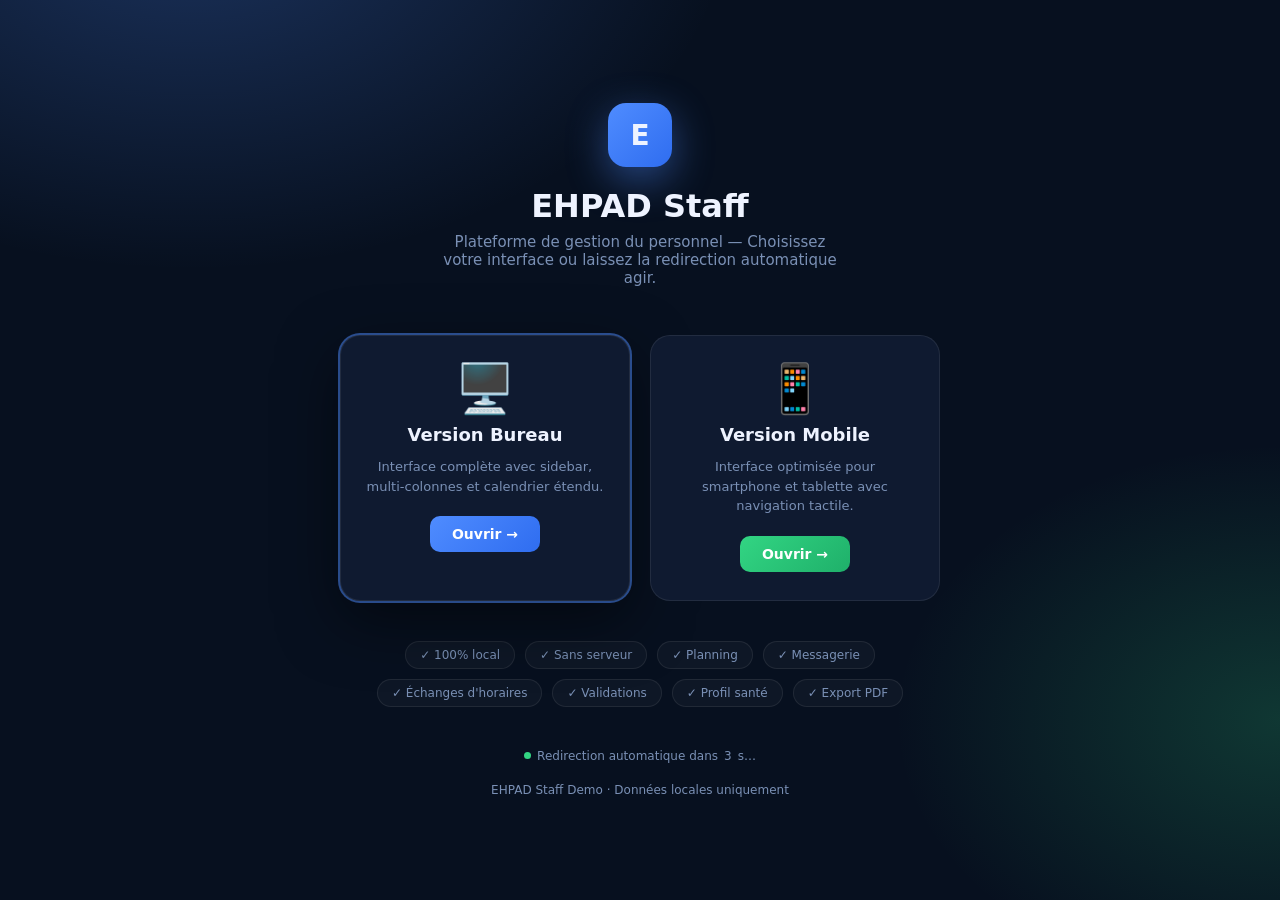
==== landing.html @ 33320f24 "Add files via upload" ====
<!DOCTYPE html>
<html lang="fr">
<head>
<meta charset="utf-8"/>
<meta name="viewport" content="width=device-width, initial-scale=1"/>
<title>EHPAD Staff — Accueil</title>
<style>
:root{
  --bg:#07101f;
  --primary:#4f8cff;
  --primary2:#2f6df0;
  --success:#32d583;
  --text:#eef3ff;
  --muted:#7a90b5;
  --line:rgba(255,255,255,.08);
  --card:#0f1a30;
  --shadow:0 20px 60px rgba(0,0,0,.5);
}
*{box-sizing:border-box;margin:0;padding:0}
html,body{min-height:100%;font-family:ui-sans-serif,system-ui,-apple-system,sans-serif;background:var(--bg);color:var(--text)}
body{
  background:
    radial-gradient(900px 600px at 15% -10%, rgba(79,140,255,.28), transparent 60%),
    radial-gradient(700px 500px at 100% 80%, rgba(50,213,131,.2), transparent 55%),
    var(--bg);
  display:flex;flex-direction:column;align-items:center;justify-content:center;min-height:100vh;padding:24px;
}

.logo{
  width:64px;height:64px;border-radius:18px;
  background:linear-gradient(135deg,var(--primary),var(--primary2));
  display:grid;place-items:center;
  font-weight:900;font-size:28px;
  box-shadow:0 12px 40px rgba(79,140,255,.45);
  margin:0 auto 20px;
}
.title{font-size:32px;font-weight:900;text-align:center;margin-bottom:8px}
.sub{color:var(--muted);text-align:center;font-size:15px;margin-bottom:48px;max-width:400px}

.cards{display:grid;grid-template-columns:1fr 1fr;gap:20px;width:100%;max-width:600px;margin-bottom:40px}
@media(max-width:520px){.cards{grid-template-columns:1fr}}

.device-card{
  background:var(--card);
  border:1px solid var(--line);
  border-radius:20px;
  padding:28px 24px;
  text-align:center;
  text-decoration:none;
  color:var(--text);
  transition:all .2s;
  display:flex;flex-direction:column;align-items:center;gap:12px;
  position:relative;overflow:hidden;
}
.device-card::before{
  content:"";position:absolute;inset:0;
  background:linear-gradient(135deg,rgba(79,140,255,.08),transparent);
  opacity:0;transition:opacity .2s;
}
.device-card:hover{transform:translateY(-4px);box-shadow:var(--shadow);border-color:rgba(79,140,255,.35);}
.device-card:hover::before{opacity:1}
.device-card.mobile::before{background:linear-gradient(135deg,rgba(50,213,131,.08),transparent)}
.device-card.mobile:hover{border-color:rgba(50,213,131,.35);}

.device-icon{font-size:48px;line-height:1}
.device-title{font-size:18px;font-weight:900}
.device-desc{font-size:13px;color:var(--muted);line-height:1.5}
.device-btn{
  margin-top:8px;padding:10px 22px;border-radius:10px;border:none;
  font-weight:800;font-size:14px;cursor:pointer;
  transition:all .15s;
}
.device-card:not(.mobile) .device-btn{background:linear-gradient(135deg,var(--primary),var(--primary2));color:#fff;}
.device-card.mobile .device-btn{background:linear-gradient(135deg,var(--success),#1fb06a);color:#fff;}

.features{
  display:flex;flex-wrap:wrap;justify-content:center;gap:10px;
  max-width:600px;margin-bottom:32px;
}
.feature-pill{
  padding:6px 14px;border-radius:999px;
  border:1px solid var(--line);
  font-size:12px;color:var(--muted);
  background:rgba(255,255,255,.03);
}

.footer{font-size:12px;color:var(--muted);text-align:center}
.footer a{color:var(--muted);text-decoration:none}

/* Auto-redirect hint */
.auto-hint{
  font-size:12px;color:var(--muted);
  margin-top:10px;display:flex;align-items:center;gap:6px;justify-content:center;
}
.dot-live{width:7px;height:7px;border-radius:999px;background:var(--success);animation:pulse 1.5s infinite}
@keyframes pulse{0%,100%{opacity:1}50%{opacity:.3}}
</style>
</head>
<body>

<div class="logo">E</div>
<div class="title">EHPAD Staff</div>
<div class="sub">Plateforme de gestion du personnel — Choisissez votre interface ou laissez la redirection automatique agir.</div>

<div class="cards">
  <a class="device-card" href="./app/" id="cardDesktop">
    <div class="device-icon">🖥️</div>
    <div class="device-title">Version Bureau</div>
    <div class="device-desc">Interface complète avec sidebar, multi-colonnes et calendrier étendu.</div>
    <div class="device-btn">Ouvrir →</div>
  </a>
  <a class="device-card mobile" href="./index.html" id="cardMobile">
    <div class="device-icon">📱</div>
    <div class="device-title">Version Mobile</div>
    <div class="device-desc">Interface optimisée pour smartphone et tablette avec navigation tactile.</div>
    <div class="device-btn">Ouvrir →</div>
  </a>
</div>

<div class="features">
  <span class="feature-pill">✓ 100% local</span>
  <span class="feature-pill">✓ Sans serveur</span>
  <span class="feature-pill">✓ Planning</span>
  <span class="feature-pill">✓ Messagerie</span>
  <span class="feature-pill">✓ Échanges d'horaires</span>
  <span class="feature-pill">✓ Validations</span>
  <span class="feature-pill">✓ Profil santé</span>
  <span class="feature-pill">✓ Export PDF</span>
</div>

<div class="auto-hint">
  <div class="dot-live"></div>
  Redirection automatique dans <span id="countdown">3</span>s…
</div>

<div class="footer" style="margin-top:20px">EHPAD Staff Demo · Données locales uniquement</div>

<script>
// Auto-detect and redirect
const isMobile = /Android|iPhone|iPad|iPod|Opera Mini|IEMobile|WPDesktop/i.test(navigator.userAgent) || window.innerWidth < 768;

// Highlight the right card
document.getElementById(isMobile ? 'cardMobile' : 'cardDesktop').style.boxShadow = '0 0 0 2px rgba(79,140,255,.5), 0 20px 60px rgba(0,0,0,.5)';

// Countdown and redirect
let t = 3;
const el = document.getElementById('countdown');
const timer = setInterval(() => {
  t--;
  el.textContent = t;
  if(t <= 0){
    clearInterval(timer);
    window.location.href = isMobile ? './index.html' : './app/';
  }
}, 1000);

// Cancel redirect on click
document.querySelectorAll('.device-card').forEach(c => c.addEventListener('click', () => clearInterval(timer)));
</script>
</body>
</html>
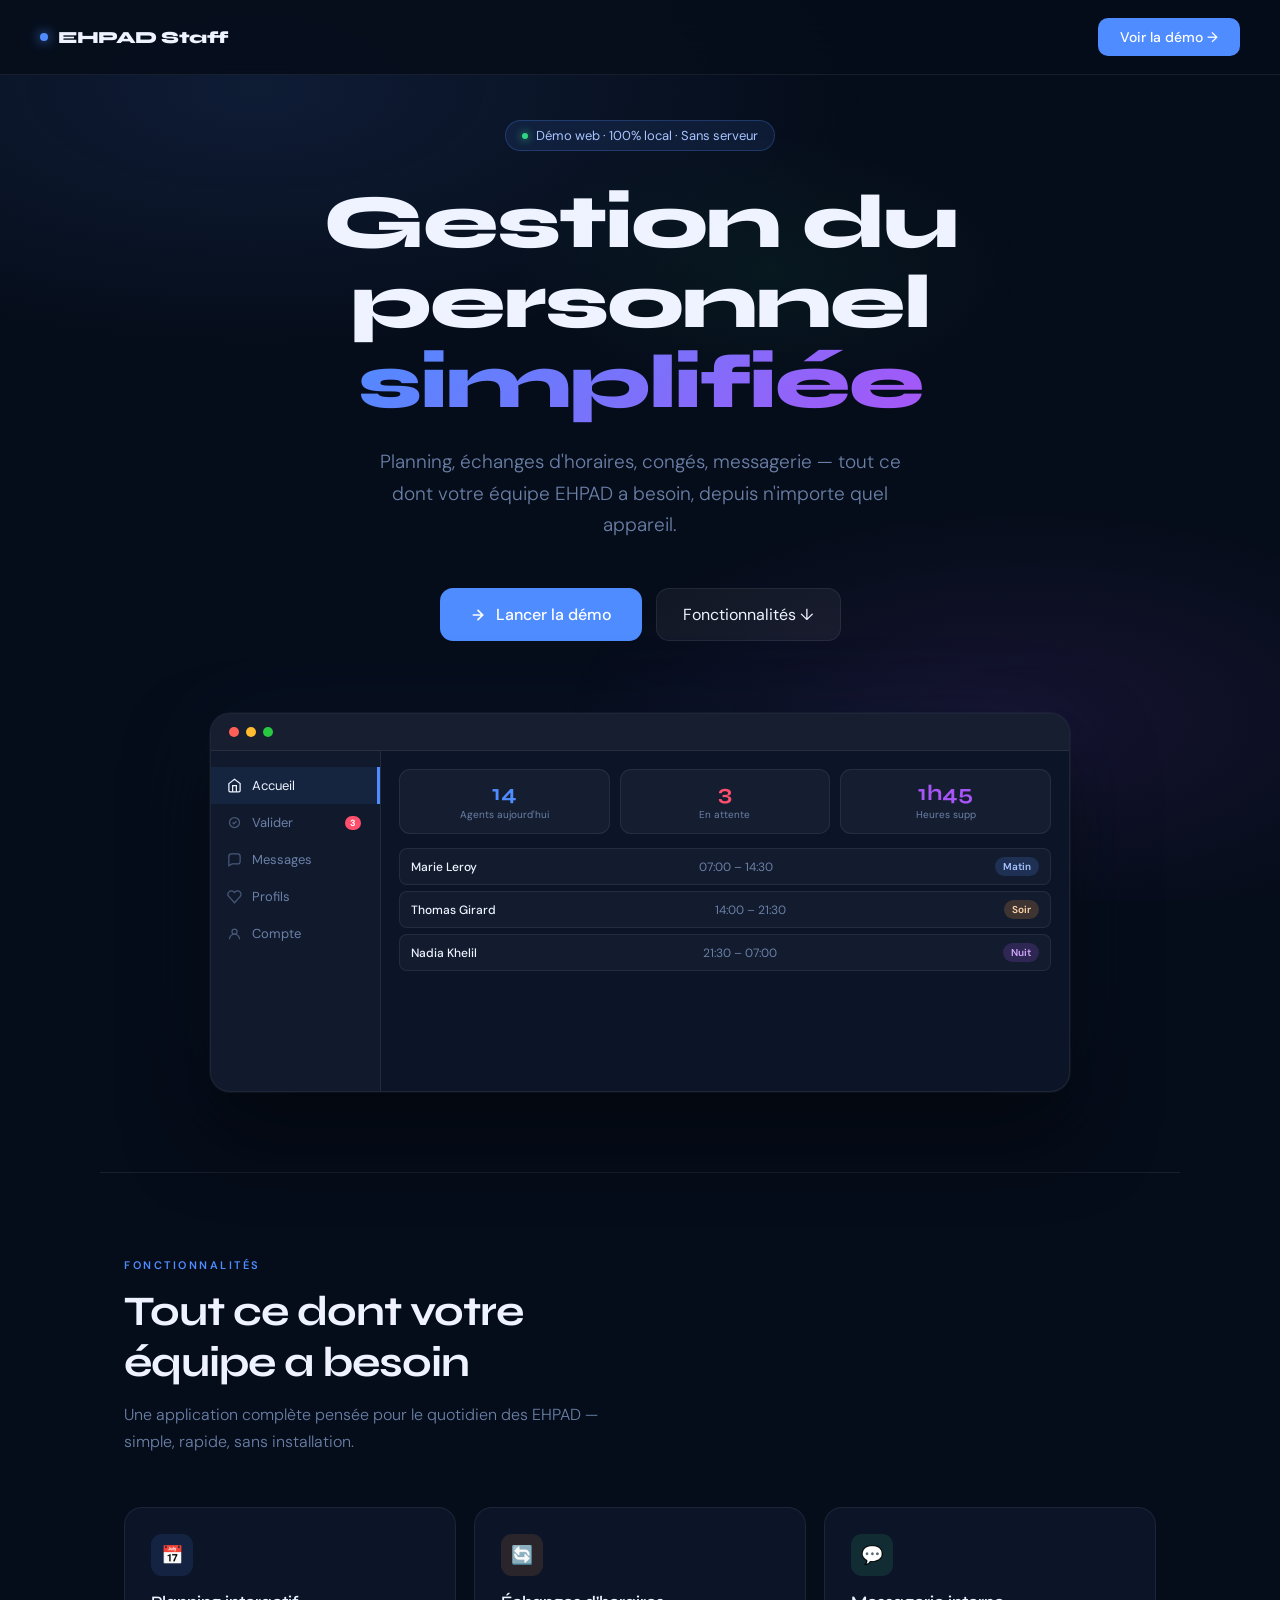
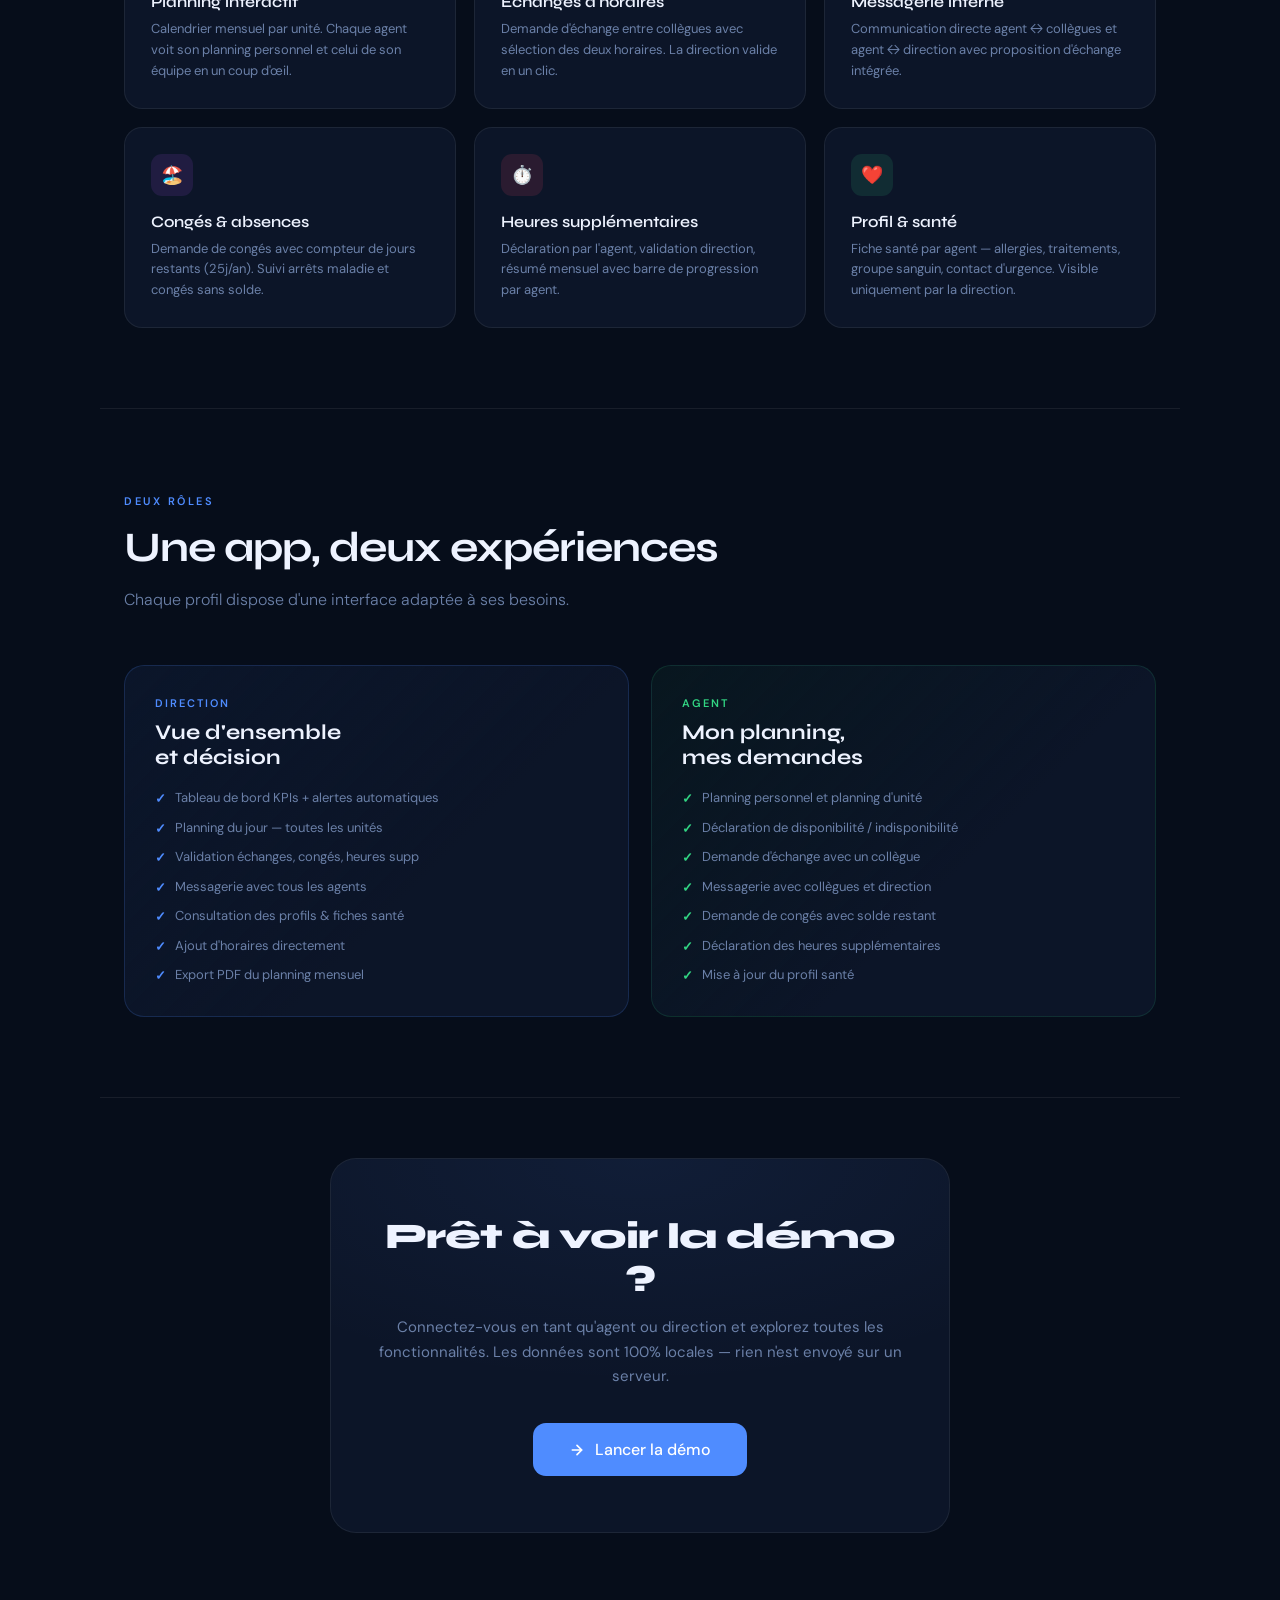
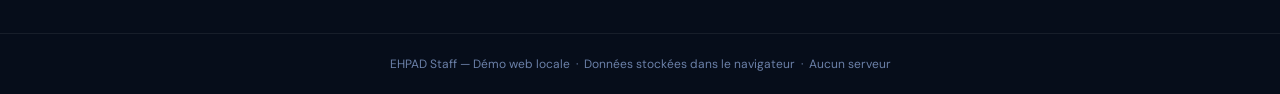
==== commit 584fdb36: "Add files via upload" ====
--- a/landing.html
+++ b/landing.html
@@ -1,161 +1,705 @@
-<!DOCTYPE html>
+<!doctype html>
 <html lang="fr">
 <head>
-<meta charset="utf-8"/>
-<meta name="viewport" content="width=device-width, initial-scale=1"/>
-<title>EHPAD Staff — Accueil</title>
-<style>
-:root{
-  --bg:#07101f;
-  --primary:#4f8cff;
-  --primary2:#2f6df0;
-  --success:#32d583;
-  --text:#eef3ff;
-  --muted:#7a90b5;
-  --line:rgba(255,255,255,.08);
-  --card:#0f1a30;
-  --shadow:0 20px 60px rgba(0,0,0,.5);
-}
-*{box-sizing:border-box;margin:0;padding:0}
-html,body{min-height:100%;font-family:ui-sans-serif,system-ui,-apple-system,sans-serif;background:var(--bg);color:var(--text)}
-body{
-  background:
-    radial-gradient(900px 600px at 15% -10%, rgba(79,140,255,.28), transparent 60%),
-    radial-gradient(700px 500px at 100% 80%, rgba(50,213,131,.2), transparent 55%),
-    var(--bg);
-  display:flex;flex-direction:column;align-items:center;justify-content:center;min-height:100vh;padding:24px;
-}
-
-.logo{
-  width:64px;height:64px;border-radius:18px;
-  background:linear-gradient(135deg,var(--primary),var(--primary2));
-  display:grid;place-items:center;
-  font-weight:900;font-size:28px;
-  box-shadow:0 12px 40px rgba(79,140,255,.45);
-  margin:0 auto 20px;
-}
-.title{font-size:32px;font-weight:900;text-align:center;margin-bottom:8px}
-.sub{color:var(--muted);text-align:center;font-size:15px;margin-bottom:48px;max-width:400px}
-
-.cards{display:grid;grid-template-columns:1fr 1fr;gap:20px;width:100%;max-width:600px;margin-bottom:40px}
-@media(max-width:520px){.cards{grid-template-columns:1fr}}
-
-.device-card{
-  background:var(--card);
-  border:1px solid var(--line);
-  border-radius:20px;
-  padding:28px 24px;
-  text-align:center;
-  text-decoration:none;
-  color:var(--text);
-  transition:all .2s;
-  display:flex;flex-direction:column;align-items:center;gap:12px;
-  position:relative;overflow:hidden;
-}
-.device-card::before{
-  content:"";position:absolute;inset:0;
-  background:linear-gradient(135deg,rgba(79,140,255,.08),transparent);
-  opacity:0;transition:opacity .2s;
-}
-.device-card:hover{transform:translateY(-4px);box-shadow:var(--shadow);border-color:rgba(79,140,255,.35);}
-.device-card:hover::before{opacity:1}
-.device-card.mobile::before{background:linear-gradient(135deg,rgba(50,213,131,.08),transparent)}
-.device-card.mobile:hover{border-color:rgba(50,213,131,.35);}
-
-.device-icon{font-size:48px;line-height:1}
-.device-title{font-size:18px;font-weight:900}
-.device-desc{font-size:13px;color:var(--muted);line-height:1.5}
-.device-btn{
-  margin-top:8px;padding:10px 22px;border-radius:10px;border:none;
-  font-weight:800;font-size:14px;cursor:pointer;
-  transition:all .15s;
-}
-.device-card:not(.mobile) .device-btn{background:linear-gradient(135deg,var(--primary),var(--primary2));color:#fff;}
-.device-card.mobile .device-btn{background:linear-gradient(135deg,var(--success),#1fb06a);color:#fff;}
-
-.features{
-  display:flex;flex-wrap:wrap;justify-content:center;gap:10px;
-  max-width:600px;margin-bottom:32px;
-}
-.feature-pill{
-  padding:6px 14px;border-radius:999px;
-  border:1px solid var(--line);
-  font-size:12px;color:var(--muted);
-  background:rgba(255,255,255,.03);
-}
-
-.footer{font-size:12px;color:var(--muted);text-align:center}
-.footer a{color:var(--muted);text-decoration:none}
-
-/* Auto-redirect hint */
-.auto-hint{
-  font-size:12px;color:var(--muted);
-  margin-top:10px;display:flex;align-items:center;gap:6px;justify-content:center;
-}
-.dot-live{width:7px;height:7px;border-radius:999px;background:var(--success);animation:pulse 1.5s infinite}
-@keyframes pulse{0%,100%{opacity:1}50%{opacity:.3}}
-</style>
+  <meta charset="utf-8"/>
+  <meta name="viewport" content="width=device-width, initial-scale=1"/>
+  <title>EHPAD Staff — Gestion du personnel</title>
+  <link rel="preconnect" href="https://fonts.googleapis.com">
+  <link href="https://fonts.googleapis.com/css2?family=Syne:wght@400;600;700;800&family=DM+Sans:ital,wght@0,300;0,400;0,500;1,300&display=swap" rel="stylesheet">
+  <style>
+    *, *::before, *::after { box-sizing: border-box; margin: 0; padding: 0; }
+
+    :root {
+      --bg: #060d1a;
+      --panel: #0c1528;
+      --accent: #4f8cff;
+      --accent2: #a855f7;
+      --success: #32d583;
+      --danger: #ff4f6d;
+      --warn: #ff9f43;
+      --text: #eef3ff;
+      --muted: #6b80a8;
+      --line: rgba(255,255,255,.07);
+    }
+
+    html { scroll-behavior: smooth; }
+
+    body {
+      font-family: 'DM Sans', sans-serif;
+      background: var(--bg);
+      color: var(--text);
+      min-height: 100vh;
+      overflow-x: hidden;
+    }
+
+    body::before {
+      content: '';
+      position: fixed;
+      inset: 0;
+      background:
+        radial-gradient(ellipse 80% 50% at 20% 10%, rgba(79,140,255,.12) 0%, transparent 60%),
+        radial-gradient(ellipse 60% 40% at 80% 80%, rgba(168,85,247,.10) 0%, transparent 60%),
+        radial-gradient(ellipse 40% 30% at 60% 30%, rgba(50,213,131,.06) 0%, transparent 50%);
+      pointer-events: none;
+      z-index: 0;
+    }
+
+    nav {
+      position: fixed;
+      top: 0; left: 0; right: 0;
+      z-index: 100;
+      display: flex;
+      align-items: center;
+      justify-content: space-between;
+      padding: 18px 40px;
+      background: rgba(6,13,26,.85);
+      backdrop-filter: blur(20px);
+      border-bottom: 1px solid var(--line);
+    }
+
+    .nav-logo {
+      font-family: 'Syne', sans-serif;
+      font-weight: 800;
+      font-size: 17px;
+      letter-spacing: -.5px;
+      display: flex;
+      align-items: center;
+      gap: 10px;
+    }
+
+    .pulse-dot {
+      width: 8px; height: 8px;
+      border-radius: 50%;
+      background: var(--accent);
+      box-shadow: 0 0 12px var(--accent);
+      animation: pulse 2s infinite;
+    }
+
+    @keyframes pulse {
+      0%,100%{opacity:1;transform:scale(1)}
+      50%{opacity:.5;transform:scale(.75)}
+    }
+
+    .nav-cta {
+      background: var(--accent);
+      color: #fff;
+      border: none;
+      padding: 10px 22px;
+      border-radius: 10px;
+      font-family: 'DM Sans', sans-serif;
+      font-weight: 500;
+      font-size: 14px;
+      cursor: pointer;
+      text-decoration: none;
+      transition: transform .15s, box-shadow .15s;
+      display: inline-block;
+    }
+    .nav-cta:hover { transform: translateY(-1px); box-shadow: 0 8px 24px rgba(79,140,255,.35); }
+
+    .hero {
+      position: relative;
+      z-index: 1;
+      min-height: 100vh;
+      display: flex;
+      flex-direction: column;
+      align-items: center;
+      justify-content: center;
+      text-align: center;
+      padding: 120px 24px 80px;
+    }
+
+    .hero-badge {
+      display: inline-flex;
+      align-items: center;
+      gap: 8px;
+      background: rgba(79,140,255,.1);
+      border: 1px solid rgba(79,140,255,.25);
+      border-radius: 999px;
+      padding: 6px 16px;
+      font-size: 13px;
+      color: #a8c4ff;
+      margin-bottom: 32px;
+      animation: fadeUp .6s ease both;
+    }
+
+    .hero-badge::before {
+      content: '';
+      width: 6px; height: 6px;
+      border-radius: 50%;
+      background: var(--success);
+      box-shadow: 0 0 8px var(--success);
+      animation: pulse 2s infinite;
+    }
+
+    .hero-title {
+      font-family: 'Syne', sans-serif;
+      font-weight: 800;
+      font-size: clamp(38px, 7vw, 76px);
+      line-height: 1.05;
+      letter-spacing: -2px;
+      margin-bottom: 24px;
+      animation: fadeUp .6s .1s ease both;
+    }
+
+    .hero-title span {
+      background: linear-gradient(135deg, var(--accent), var(--accent2));
+      -webkit-background-clip: text;
+      -webkit-text-fill-color: transparent;
+      background-clip: text;
+    }
+
+    .hero-sub {
+      font-size: clamp(15px, 2.5vw, 19px);
+      color: var(--muted);
+      max-width: 540px;
+      line-height: 1.65;
+      margin-bottom: 48px;
+      font-weight: 300;
+      animation: fadeUp .6s .2s ease both;
+    }
+
+    .hero-btns {
+      display: flex;
+      gap: 14px;
+      flex-wrap: wrap;
+      justify-content: center;
+      animation: fadeUp .6s .3s ease both;
+    }
+
+    .btn-primary {
+      display: inline-flex;
+      align-items: center;
+      gap: 10px;
+      background: var(--accent);
+      color: #fff;
+      border: none;
+      padding: 15px 30px;
+      border-radius: 13px;
+      font-family: 'DM Sans', sans-serif;
+      font-size: 16px;
+      font-weight: 500;
+      cursor: pointer;
+      text-decoration: none;
+      transition: transform .15s, box-shadow .15s;
+    }
+    .btn-primary:hover { transform: translateY(-2px); box-shadow: 0 12px 36px rgba(79,140,255,.4); }
+
+    .btn-ghost {
+      display: inline-flex;
+      align-items: center;
+      gap: 8px;
+      background: rgba(255,255,255,.05);
+      color: var(--text);
+      border: 1px solid var(--line);
+      padding: 15px 26px;
+      border-radius: 13px;
+      font-family: 'DM Sans', sans-serif;
+      font-size: 16px;
+      font-weight: 400;
+      cursor: pointer;
+      text-decoration: none;
+      transition: background .15s;
+    }
+    .btn-ghost:hover { background: rgba(255,255,255,.09); }
+
+    .hero-mockup {
+      position: relative;
+      margin-top: 72px;
+      width: 100%;
+      max-width: 860px;
+      animation: fadeUp .6s .4s ease both;
+    }
+
+    .mockup-frame {
+      background: var(--panel);
+      border: 1px solid var(--line);
+      border-radius: 20px;
+      overflow: hidden;
+      box-shadow: 0 0 0 1px rgba(255,255,255,.04), 0 40px 80px rgba(0,0,0,.6), 0 0 100px rgba(79,140,255,.07);
+    }
+
+    .mockup-bar {
+      background: rgba(255,255,255,.04);
+      border-bottom: 1px solid var(--line);
+      padding: 13px 18px;
+      display: flex;
+      align-items: center;
+      gap: 7px;
+    }
+
+    .mdot { width: 10px; height: 10px; border-radius: 50%; }
+
+    .mockup-inner {
+      display: grid;
+      grid-template-columns: 170px 1fr;
+      min-height: 340px;
+    }
+
+    .mockup-sidebar {
+      background: rgba(255,255,255,.02);
+      border-right: 1px solid var(--line);
+      padding: 16px 0;
+    }
+
+    .mtab {
+      display: flex;
+      align-items: center;
+      gap: 10px;
+      padding: 10px 16px;
+      font-size: 13px;
+      color: var(--muted);
+      border-right: 3px solid transparent;
+    }
+
+    .mtab.active { color: var(--text); background: rgba(79,140,255,.09); border-right-color: var(--accent); }
+    .mtab svg { width: 15px; height: 15px; opacity: .6; flex-shrink: 0; }
+    .mtab.active svg { opacity: 1; }
+
+    .mockup-content { padding: 18px; }
+
+    .kpi-row {
+      display: grid;
+      grid-template-columns: repeat(3, 1fr);
+      gap: 10px;
+      margin-bottom: 14px;
+    }
+
+    .kpi-mini {
+      background: rgba(255,255,255,.04);
+      border: 1px solid var(--line);
+      border-radius: 11px;
+      padding: 12px;
+      text-align: center;
+    }
+
+    .kpi-mini .val { font-family: 'Syne', sans-serif; font-weight: 700; font-size: 22px; line-height: 1; margin-bottom: 4px; }
+    .kpi-mini .lbl { font-size: 10px; color: var(--muted); }
+
+    .srow {
+      display: flex;
+      align-items: center;
+      justify-content: space-between;
+      padding: 8px 11px;
+      background: rgba(255,255,255,.03);
+      border-radius: 8px;
+      margin-bottom: 6px;
+      font-size: 12px;
+      border: 1px solid var(--line);
+    }
+
+    .srow-name { font-weight: 500; }
+    .srow-time { color: var(--muted); }
+    .sbadge { font-size: 10px; padding: 3px 8px; border-radius: 999px; font-weight: 600; }
+    .sbadge.m { background: rgba(79,140,255,.18); color: #a8c4ff; }
+    .sbadge.s { background: rgba(255,159,67,.18); color: #ffd4a8; }
+    .sbadge.n { background: rgba(168,85,247,.18); color: #d4a8ff; }
+
+    .section {
+      position: relative;
+      z-index: 1;
+      padding: 80px 24px;
+      max-width: 1080px;
+      margin: 0 auto;
+    }
+
+    .section-label {
+      display: inline-block;
+      font-size: 11px;
+      font-weight: 600;
+      letter-spacing: 2.5px;
+      text-transform: uppercase;
+      color: var(--accent);
+      margin-bottom: 14px;
+    }
+
+    .section-title {
+      font-family: 'Syne', sans-serif;
+      font-weight: 700;
+      font-size: clamp(26px, 4vw, 42px);
+      letter-spacing: -1px;
+      margin-bottom: 14px;
+    }
+
+    .section-sub {
+      color: var(--muted);
+      font-size: 16px;
+      font-weight: 300;
+      max-width: 500px;
+      line-height: 1.65;
+      margin-bottom: 52px;
+    }
+
+    .features-grid {
+      display: grid;
+      grid-template-columns: repeat(auto-fit, minmax(270px, 1fr));
+      gap: 18px;
+    }
+
+    .fcard {
+      background: var(--panel);
+      border: 1px solid var(--line);
+      border-radius: 18px;
+      padding: 26px;
+      transition: border-color .2s, transform .2s;
+      position: relative;
+      overflow: hidden;
+    }
+
+    .fcard::before {
+      content: '';
+      position: absolute;
+      top: 0; left: 0; right: 0;
+      height: 2px;
+      background: var(--fc, var(--accent));
+      opacity: 0;
+      transition: opacity .2s;
+    }
+
+    .fcard:hover { border-color: rgba(255,255,255,.12); transform: translateY(-3px); }
+    .fcard:hover::before { opacity: 1; }
+
+    .fcard-icon {
+      width: 42px; height: 42px;
+      border-radius: 11px;
+      display: grid;
+      place-items: center;
+      margin-bottom: 16px;
+      font-size: 18px;
+    }
+
+    .fcard-title { font-family: 'Syne', sans-serif; font-weight: 600; font-size: 16px; margin-bottom: 8px; }
+    .fcard-desc { font-size: 13px; color: var(--muted); line-height: 1.6; }
+
+    .roles-grid {
+      display: grid;
+      grid-template-columns: 1fr 1fr;
+      gap: 22px;
+    }
+
+    @media (max-width: 620px) { .roles-grid { grid-template-columns: 1fr; } }
+
+    .rcard {
+      background: var(--panel);
+      border: 1px solid var(--line);
+      border-radius: 20px;
+      padding: 30px;
+      position: relative;
+      overflow: hidden;
+    }
+
+    .rcard.dir {
+      background: linear-gradient(135deg, rgba(79,140,255,.07), var(--panel) 60%);
+      border-color: rgba(79,140,255,.18);
+    }
+
+    .rcard.agt {
+      background: linear-gradient(135deg, rgba(50,213,131,.05), var(--panel) 60%);
+      border-color: rgba(50,213,131,.13);
+    }
+
+    .rlabel { font-size: 11px; font-weight: 600; letter-spacing: 2px; text-transform: uppercase; margin-bottom: 10px; }
+    .rcard.dir .rlabel { color: var(--accent); }
+    .rcard.agt .rlabel { color: var(--success); }
+
+    .rtitle { font-family: 'Syne', sans-serif; font-weight: 700; font-size: 21px; margin-bottom: 18px; }
+
+    .rlist { list-style: none; display: flex; flex-direction: column; gap: 9px; }
+
+    .rlist li {
+      display: flex;
+      align-items: flex-start;
+      gap: 9px;
+      font-size: 13px;
+      color: var(--muted);
+      line-height: 1.5;
+    }
+
+    .rlist li::before { content: '✓'; font-weight: 700; flex-shrink: 0; margin-top: 1px; }
+    .rcard.dir .rlist li::before { color: var(--accent); }
+    .rcard.agt .rlist li::before { color: var(--success); }
+
+    .cta-section {
+      position: relative;
+      z-index: 1;
+      text-align: center;
+      padding: 60px 24px 100px;
+    }
+
+    .cta-box {
+      max-width: 620px;
+      margin: 0 auto;
+      background: var(--panel);
+      border: 1px solid var(--line);
+      border-radius: 26px;
+      padding: 56px 36px;
+      position: relative;
+      overflow: hidden;
+    }
+
+    .cta-box::before {
+      content: '';
+      position: absolute;
+      inset: 0;
+      background: radial-gradient(ellipse 80% 60% at 50% 0%, rgba(79,140,255,.07), transparent);
+    }
+
+    .cta-box h2 {
+      font-family: 'Syne', sans-serif;
+      font-weight: 800;
+      font-size: clamp(24px, 4vw, 36px);
+      letter-spacing: -1px;
+      margin-bottom: 14px;
+      position: relative;
+    }
+
+    .cta-box p {
+      color: var(--muted);
+      font-size: 15px;
+      margin-bottom: 34px;
+      line-height: 1.65;
+      position: relative;
+    }
+
+    footer {
+      position: relative;
+      z-index: 1;
+      text-align: center;
+      padding: 22px;
+      border-top: 1px solid var(--line);
+      color: var(--muted);
+      font-size: 12px;
+    }
+
+    .divider { height: 1px; background: var(--line); max-width: 1080px; margin: 0 auto; }
+
+    @keyframes fadeUp {
+      from { opacity: 0; transform: translateY(22px); }
+      to   { opacity: 1; transform: translateY(0); }
+    }
+
+    .reveal { opacity: 0; transform: translateY(28px); transition: opacity .6s ease, transform .6s ease; }
+    .reveal.visible { opacity: 1; transform: translateY(0); }
+
+    @media (max-width: 760px) {
+      nav { padding: 14px 18px; }
+      .mockup-sidebar { display: none; }
+      .mockup-inner { grid-template-columns: 1fr; }
+    }
+  </style>
 </head>
 <body>
 
-<div class="logo">E</div>
-<div class="title">EHPAD Staff</div>
-<div class="sub">Plateforme de gestion du personnel — Choisissez votre interface ou laissez la redirection automatique agir.</div>
-
-<div class="cards">
-  <a class="device-card" href="./app/" id="cardDesktop">
-    <div class="device-icon">🖥️</div>
-    <div class="device-title">Version Bureau</div>
-    <div class="device-desc">Interface complète avec sidebar, multi-colonnes et calendrier étendu.</div>
-    <div class="device-btn">Ouvrir →</div>
-  </a>
-  <a class="device-card mobile" href="./index.html" id="cardMobile">
-    <div class="device-icon">📱</div>
-    <div class="device-title">Version Mobile</div>
-    <div class="device-desc">Interface optimisée pour smartphone et tablette avec navigation tactile.</div>
-    <div class="device-btn">Ouvrir →</div>
-  </a>
-</div>
-
-<div class="features">
-  <span class="feature-pill">✓ 100% local</span>
-  <span class="feature-pill">✓ Sans serveur</span>
-  <span class="feature-pill">✓ Planning</span>
-  <span class="feature-pill">✓ Messagerie</span>
-  <span class="feature-pill">✓ Échanges d'horaires</span>
-  <span class="feature-pill">✓ Validations</span>
-  <span class="feature-pill">✓ Profil santé</span>
-  <span class="feature-pill">✓ Export PDF</span>
-</div>
-
-<div class="auto-hint">
-  <div class="dot-live"></div>
-  Redirection automatique dans <span id="countdown">3</span>s…
-</div>
-
-<div class="footer" style="margin-top:20px">EHPAD Staff Demo · Données locales uniquement</div>
-
-<script>
-// Auto-detect and redirect
-const isMobile = /Android|iPhone|iPad|iPod|Opera Mini|IEMobile|WPDesktop/i.test(navigator.userAgent) || window.innerWidth < 768;
-
-// Highlight the right card
-document.getElementById(isMobile ? 'cardMobile' : 'cardDesktop').style.boxShadow = '0 0 0 2px rgba(79,140,255,.5), 0 20px 60px rgba(0,0,0,.5)';
-
-// Countdown and redirect
-let t = 3;
-const el = document.getElementById('countdown');
-const timer = setInterval(() => {
-  t--;
-  el.textContent = t;
-  if(t <= 0){
-    clearInterval(timer);
-    window.location.href = isMobile ? './index.html' : './app/';
-  }
-}, 1000);
-
-// Cancel redirect on click
-document.querySelectorAll('.device-card').forEach(c => c.addEventListener('click', () => clearInterval(timer)));
-</script>
+  <nav>
+    <div class="nav-logo">
+      <div class="pulse-dot"></div>
+      EHPAD Staff
+    </div>
+    <a href="index.html" class="nav-cta">Voir la démo →</a>
+  </nav>
+
+  <!-- Hero -->
+  <section class="hero">
+    <div class="hero-badge">Démo web · 100% local · Sans serveur</div>
+
+    <h1 class="hero-title">
+      Gestion du personnel<br>
+      <span>simplifiée</span>
+    </h1>
+
+    <p class="hero-sub">
+      Planning, échanges d'horaires, congés, messagerie — tout ce dont votre équipe EHPAD a besoin, depuis n'importe quel appareil.
+    </p>
+
+    <div class="hero-btns">
+      <a href="index.html" class="btn-primary">
+        <svg viewBox="0 0 24 24" fill="none" stroke="currentColor" stroke-width="2.5" stroke-linecap="round" width="16" height="16"><path d="M5 12h14M12 5l7 7-7 7"/></svg>
+        Lancer la démo
+      </a>
+      <a href="#fonctionnalites" class="btn-ghost">Fonctionnalités ↓</a>
+    </div>
+
+    <div class="hero-mockup">
+      <div class="mockup-frame">
+        <div class="mockup-bar">
+          <div class="mdot" style="background:#ff5f57"></div>
+          <div class="mdot" style="background:#febc2e"></div>
+          <div class="mdot" style="background:#28c840"></div>
+        </div>
+        <div class="mockup-inner">
+          <div class="mockup-sidebar">
+            <div class="mtab active">
+              <svg viewBox="0 0 24 24" fill="none" stroke="currentColor" stroke-width="2"><path d="M3 9l9-7 9 7v11a2 2 0 01-2 2H5a2 2 0 01-2-2z"/><path d="M9 22V12h6v10"/></svg>
+              Accueil
+            </div>
+            <div class="mtab">
+              <svg viewBox="0 0 24 24" fill="none" stroke="currentColor" stroke-width="2"><path d="M9 12l2 2 4-4M20 12a8 8 0 11-16 0 8 8 0 0116 0z"/></svg>
+              Valider
+              <span style="background:#ff4f6d;color:#fff;font-size:9px;border-radius:999px;padding:1px 5px;margin-left:auto;font-weight:700">3</span>
+            </div>
+            <div class="mtab">
+              <svg viewBox="0 0 24 24" fill="none" stroke="currentColor" stroke-width="2"><path d="M21 15a4 4 0 01-4 4H8l-5 3V7a4 4 0 014-4h10a4 4 0 014 4z"/></svg>
+              Messages
+            </div>
+            <div class="mtab">
+              <svg viewBox="0 0 24 24" fill="none" stroke="currentColor" stroke-width="2"><path d="M20.8 4.6a5.5 5.5 0 00-7.8 0L12 5.6l-1-1a5.5 5.5 0 00-7.8 7.8l1 1L12 22l7.8-8.6 1-1a5.5 5.5 0 000-7.8z"/></svg>
+              Profils
+            </div>
+            <div class="mtab">
+              <svg viewBox="0 0 24 24" fill="none" stroke="currentColor" stroke-width="2"><path d="M20 21a8 8 0 10-16 0"/><path d="M12 13a4 4 0 100-8 4 4 0 000 8z"/></svg>
+              Compte
+            </div>
+          </div>
+          <div class="mockup-content">
+            <div class="kpi-row">
+              <div class="kpi-mini">
+                <div class="val" style="color:#4f8cff">14</div>
+                <div class="lbl">Agents aujourd'hui</div>
+              </div>
+              <div class="kpi-mini">
+                <div class="val" style="color:#ff4f6d">3</div>
+                <div class="lbl">En attente</div>
+              </div>
+              <div class="kpi-mini">
+                <div class="val" style="color:#a855f7">1h45</div>
+                <div class="lbl">Heures supp</div>
+              </div>
+            </div>
+            <div class="srow">
+              <span class="srow-name">Marie Leroy</span>
+              <span class="srow-time">07:00 – 14:30</span>
+              <span class="sbadge m">Matin</span>
+            </div>
+            <div class="srow">
+              <span class="srow-name">Thomas Girard</span>
+              <span class="srow-time">14:00 – 21:30</span>
+              <span class="sbadge s">Soir</span>
+            </div>
+            <div class="srow">
+              <span class="srow-name">Nadia Khelil</span>
+              <span class="srow-time">21:30 – 07:00</span>
+              <span class="sbadge n">Nuit</span>
+            </div>
+          </div>
+        </div>
+      </div>
+    </div>
+  </section>
+
+  <div class="divider"></div>
+
+  <!-- Features -->
+  <section class="section" id="fonctionnalites">
+    <div class="reveal">
+      <span class="section-label">Fonctionnalités</span>
+      <h2 class="section-title">Tout ce dont votre<br>équipe a besoin</h2>
+      <p class="section-sub">Une application complète pensée pour le quotidien des EHPAD — simple, rapide, sans installation.</p>
+    </div>
+
+    <div class="features-grid reveal">
+      <div class="fcard" style="--fc:#4f8cff">
+        <div class="fcard-icon" style="background:rgba(79,140,255,.12);color:#4f8cff">📅</div>
+        <div class="fcard-title">Planning interactif</div>
+        <div class="fcard-desc">Calendrier mensuel par unité. Chaque agent voit son planning personnel et celui de son équipe en un coup d'œil.</div>
+      </div>
+      <div class="fcard" style="--fc:#ff9f43">
+        <div class="fcard-icon" style="background:rgba(255,159,67,.12);color:#ff9f43">🔄</div>
+        <div class="fcard-title">Échanges d'horaires</div>
+        <div class="fcard-desc">Demande d'échange entre collègues avec sélection des deux horaires. La direction valide en un clic.</div>
+      </div>
+      <div class="fcard" style="--fc:#32d583">
+        <div class="fcard-icon" style="background:rgba(50,213,131,.12);color:#32d583">💬</div>
+        <div class="fcard-title">Messagerie interne</div>
+        <div class="fcard-desc">Communication directe agent ↔ collègues et agent ↔ direction avec proposition d'échange intégrée.</div>
+      </div>
+      <div class="fcard" style="--fc:#a855f7">
+        <div class="fcard-icon" style="background:rgba(168,85,247,.12);color:#a855f7">🏖️</div>
+        <div class="fcard-title">Congés & absences</div>
+        <div class="fcard-desc">Demande de congés avec compteur de jours restants (25j/an). Suivi arrêts maladie et congés sans solde.</div>
+      </div>
+      <div class="fcard" style="--fc:#ff4f6d">
+        <div class="fcard-icon" style="background:rgba(255,79,109,.12);color:#ff4f6d">⏱️</div>
+        <div class="fcard-title">Heures supplémentaires</div>
+        <div class="fcard-desc">Déclaration par l'agent, validation direction, résumé mensuel avec barre de progression par agent.</div>
+      </div>
+      <div class="fcard" style="--fc:#32d583">
+        <div class="fcard-icon" style="background:rgba(50,213,131,.12);color:#32d583">❤️</div>
+        <div class="fcard-title">Profil & santé</div>
+        <div class="fcard-desc">Fiche santé par agent — allergies, traitements, groupe sanguin, contact d'urgence. Visible uniquement par la direction.</div>
+      </div>
+    </div>
+  </section>
+
+  <div class="divider"></div>
+
+  <!-- Roles -->
+  <section class="section">
+    <div class="reveal">
+      <span class="section-label">Deux rôles</span>
+      <h2 class="section-title">Une app, deux expériences</h2>
+      <p class="section-sub">Chaque profil dispose d'une interface adaptée à ses besoins.</p>
+    </div>
+
+    <div class="roles-grid reveal">
+      <div class="rcard dir">
+        <div class="rlabel">Direction</div>
+        <div class="rtitle">Vue d'ensemble<br>et décision</div>
+        <ul class="rlist">
+          <li>Tableau de bord KPIs + alertes automatiques</li>
+          <li>Planning du jour — toutes les unités</li>
+          <li>Validation échanges, congés, heures supp</li>
+          <li>Messagerie avec tous les agents</li>
+          <li>Consultation des profils & fiches santé</li>
+          <li>Ajout d'horaires directement</li>
+          <li>Export PDF du planning mensuel</li>
+        </ul>
+      </div>
+      <div class="rcard agt">
+        <div class="rlabel">Agent</div>
+        <div class="rtitle">Mon planning,<br>mes demandes</div>
+        <ul class="rlist">
+          <li>Planning personnel et planning d'unité</li>
+          <li>Déclaration de disponibilité / indisponibilité</li>
+          <li>Demande d'échange avec un collègue</li>
+          <li>Messagerie avec collègues et direction</li>
+          <li>Demande de congés avec solde restant</li>
+          <li>Déclaration des heures supplémentaires</li>
+          <li>Mise à jour du profil santé</li>
+        </ul>
+      </div>
+    </div>
+  </section>
+
+  <div class="divider"></div>
+
+  <!-- CTA -->
+  <section class="cta-section">
+    <div class="cta-box reveal">
+      <h2>Prêt à voir la démo ?</h2>
+      <p>Connectez-vous en tant qu'agent ou direction et explorez toutes les fonctionnalités. Les données sont 100% locales — rien n'est envoyé sur un serveur.</p>
+      <a href="index.html" class="btn-primary" style="font-size:16px;padding:16px 36px">
+        <svg viewBox="0 0 24 24" fill="none" stroke="currentColor" stroke-width="2.5" stroke-linecap="round" width="16" height="16"><path d="M5 12h14M12 5l7 7-7 7"/></svg>
+        Lancer la démo
+      </a>
+    </div>
+  </section>
+
+  <footer>
+    EHPAD Staff — Démo web locale &nbsp;·&nbsp; Données stockées dans le navigateur &nbsp;·&nbsp; Aucun serveur
+  </footer>
+
+  <script>
+    const obs = new IntersectionObserver(entries => {
+      entries.forEach(e => {
+        if(!e.isIntersecting) return;
+        e.target.classList.add('visible');
+        e.target.querySelectorAll('.fcard, .rcard').forEach((el, i) => {
+          el.style.transitionDelay = (i * 0.07) + 's';
+          el.classList.add('reveal', 'visible');
+        });
+      });
+    }, { threshold: 0.08 });
+
+    document.querySelectorAll('.reveal').forEach(el => obs.observe(el));
+  </script>
 </body>
 </html>
